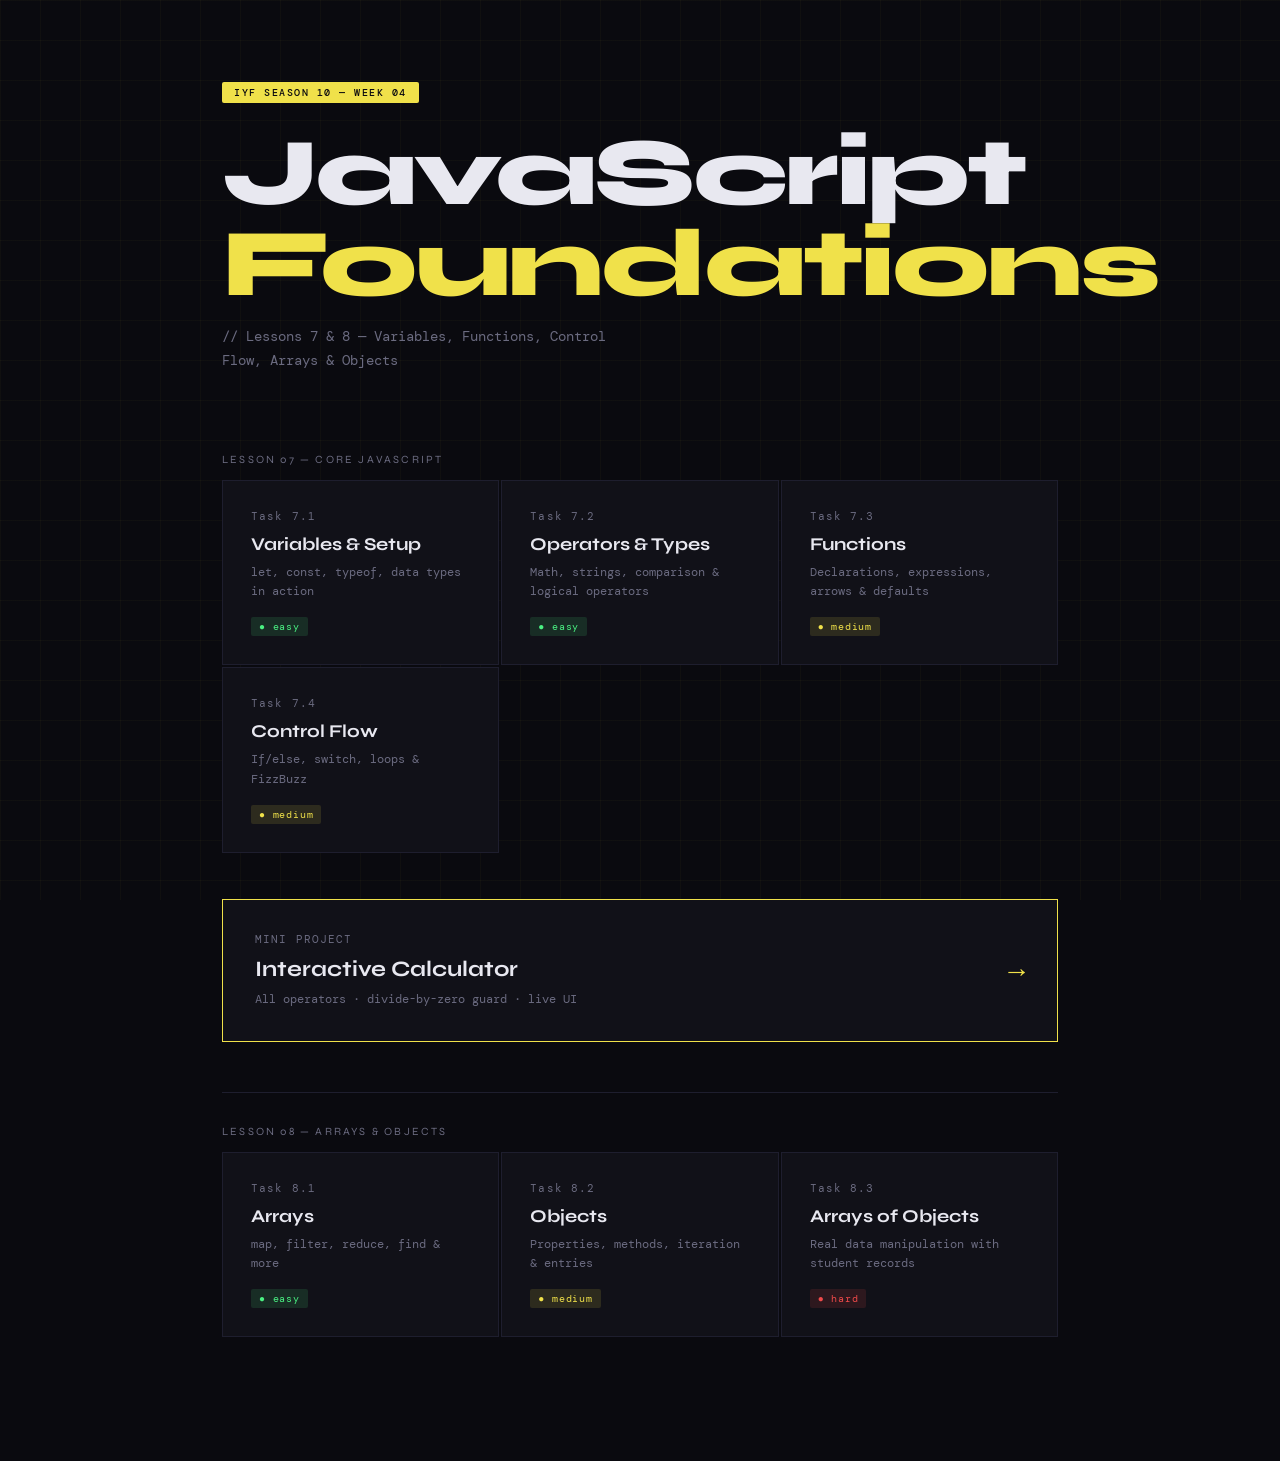
==== index.html @ d984052d "update changes made" ====
<!DOCTYPE html>
<html lang="en">
<head>
  <meta charset="UTF-8">
  <meta name="viewport" content="width=device-width, initial-scale=1.0">
  <title>IYF Week 04 — JS Mastery</title>
  <link rel="preconnect" href="https://fonts.googleapis.com">
  <link href="https://fonts.googleapis.com/css2?family=Syne:wght@400;700;800&family=DM+Mono:ital,wght@0,400;0,500;1,400&display=swap" rel="stylesheet">
  <style>
    *, *::before, *::after { box-sizing: border-box; margin: 0; padding: 0; }

    :root {
      --bg: #0a0a0f;
      --surface: #111118;
      --border: #1e1e2e;
      --accent: #f0e14a;
      --accent2: #7c6af7;
      --text: #e8e8f0;
      --muted: #6b6b80;
    }

    body {
      background: var(--bg);
      color: var(--text);
      font-family: 'DM Mono', monospace;
      min-height: 100vh;
      overflow-x: hidden;
    }

    /* Grid background */
    body::before {
      content: '';
      position: fixed;
      inset: 0;
      background-image:
        linear-gradient(rgba(240,225,74,0.03) 1px, transparent 1px),
        linear-gradient(90deg, rgba(240,225,74,0.03) 1px, transparent 1px);
      background-size: 40px 40px;
      pointer-events: none;
      z-index: 0;
    }

    .container {
      max-width: 900px;
      margin: 0 auto;
      padding: 80px 32px 120px;
      position: relative;
      z-index: 1;
    }

    .badge {
      display: inline-block;
      background: var(--accent);
      color: #0a0a0f;
      font-size: 10px;
      font-weight: 500;
      letter-spacing: 0.15em;
      text-transform: uppercase;
      padding: 4px 12px;
      border-radius: 2px;
      margin-bottom: 24px;
    }

    h1 {
      font-family: 'Syne', sans-serif;
      font-size: clamp(3rem, 8vw, 6rem);
      font-weight: 800;
      line-height: 0.95;
      letter-spacing: -0.03em;
      margin-bottom: 16px;
    }

    h1 span { color: var(--accent); }

    .subtitle {
      color: var(--muted);
      font-size: 14px;
      margin-bottom: 80px;
      max-width: 400px;
      line-height: 1.7;
    }

    .lessons {
      display: grid;
      gap: 2px;
    }

    .lesson-header {
      font-family: 'Syne', sans-serif;
      font-size: 11px;
      letter-spacing: 0.2em;
      text-transform: uppercase;
      color: var(--muted);
      padding: 32px 0 12px;
      border-top: 1px solid var(--border);
    }

    .lesson-header:first-child { border-top: none; padding-top: 0; }

    .task-grid {
      display: grid;
      grid-template-columns: repeat(auto-fill, minmax(260px, 1fr));
      gap: 2px;
      margin-bottom: 4px;
    }

    .task-card {
      display: block;
      background: var(--surface);
      border: 1px solid var(--border);
      padding: 28px;
      text-decoration: none;
      color: var(--text);
      transition: all 0.2s;
      position: relative;
      overflow: hidden;
    }

    .task-card::after {
      content: '→';
      position: absolute;
      right: 24px;
      top: 50%;
      transform: translateY(-50%) translateX(10px);
      opacity: 0;
      transition: all 0.2s;
      font-size: 18px;
      color: var(--accent);
    }

    .task-card:hover {
      border-color: var(--accent);
      background: #15151f;
    }

    .task-card:hover::after {
      opacity: 1;
      transform: translateY(-50%) translateX(0);
    }

    .task-num {
      font-size: 11px;
      color: var(--muted);
      letter-spacing: 0.1em;
      margin-bottom: 10px;
    }

    .task-title {
      font-family: 'Syne', sans-serif;
      font-weight: 700;
      font-size: 18px;
      margin-bottom: 8px;
    }

    .task-desc {
      font-size: 12px;
      color: var(--muted);
      line-height: 1.6;
    }

    .difficulty {
      display: inline-block;
      font-size: 10px;
      padding: 3px 8px;
      border-radius: 2px;
      margin-top: 16px;
      letter-spacing: 0.08em;
    }

    .green { background: rgba(74,240,130,0.12); color: #4af082; }
    .yellow { background: rgba(240,225,74,0.12); color: #f0e14a; }
    .red { background: rgba(240,74,74,0.12); color: #f04a4a; }

    .mini-project {
      background: var(--surface);
      border: 1px solid var(--accent);
      padding: 32px;
      margin-top: 40px;
      display: flex;
      align-items: center;
      justify-content: space-between;
      gap: 24px;
      text-decoration: none;
      color: var(--text);
      transition: all 0.2s;
    }

    .mini-project:hover { background: #15151f; }

    .mini-project .label {
      font-family: 'Syne', sans-serif;
      font-size: 22px;
      font-weight: 700;
    }

    .mini-project .arrow {
      font-size: 28px;
      color: var(--accent);
    }
  </style>
</head>
<body>
  <div class="container">
    <div class="badge">IYF Season 10 — Week 04</div>
    <h1>JavaScript<br><span>Foundations</span></h1>
    <p class="subtitle">// Lessons 7 & 8 — Variables, Functions, Control Flow, Arrays & Objects</p>

    <div class="lessons">
      <div class="lesson-header">Lesson 07 — Core JavaScript</div>
      <div class="task-grid">
        <a class="task-card" href="LESSON 7/Task7.1/index.html">
          <div class="task-num">Task 7.1</div>
          <div class="task-title">Variables & Setup</div>
          <div class="task-desc">let, const, typeof, data types in action</div>
          <span class="difficulty green">● easy</span>
        </a>
        <a class="task-card" href="LESSON 7/Task 7.2/index.html">
          <div class="task-num">Task 7.2</div>
          <div class="task-title">Operators & Types</div>
          <div class="task-desc">Math, strings, comparison & logical operators</div>
          <span class="difficulty green">● easy</span>
        </a>
        <a class="task-card" href="LESSON 7/Task 7.3/index.html">
          <div class="task-num">Task 7.3</div>
          <div class="task-title">Functions</div>
          <div class="task-desc">Declarations, expressions, arrows & defaults</div>
          <span class="difficulty yellow">● medium</span>
        </a>
        <a class="task-card" href="LESSON 7/Task 7.4/index.html">
          <div class="task-num">Task 7.4</div>
          <div class="task-title">Control Flow</div>
          <div class="task-desc">If/else, switch, loops & FizzBuzz</div>
          <span class="difficulty yellow">● medium</span>
        </a>
      </div>

      <a class="mini-project" href="CALCULATOR">
        <div>
          <div class="task-num">MINI PROJECT</div>
          <div class="label">Interactive Calculator</div>
          <div class="task-desc" style="margin-top:8px;">All operators · divide-by-zero guard · live UI</div>
        </div>
        <div class="arrow">→</div>
      </a>

      <div class="lesson-header" style="margin-top:48px;">Lesson 08 — Arrays & Objects</div>
      <div class="task-grid">
        <a class="task-card" href="LESSON 8/Task 8.1/index.html">
          <div class="task-num">Task 8.1</div>
          <div class="task-title">Arrays</div>
          <div class="task-desc">map, filter, reduce, find & more</div>
          <span class="difficulty green">● easy</span>
        </a>
        <a class="task-card" href="LESSON 8/Task 8.2/index.html">
          <div class="task-num">Task 8.2</div>
          <div class="task-title">Objects</div>
          <div class="task-desc">Properties, methods, iteration & entries</div>
          <span class="difficulty yellow">● medium</span>
        </a>
        <a class="task-card" href="LESSON 8/Task 8.3/index.html">
          <div class="task-num">Task 8.3</div>
          <div class="task-title">Arrays of Objects</div>
          <div class="task-desc">Real data manipulation with student records</div>
          <span class="difficulty red">● hard</span>
        </a>
      </div>
    </div>
  </div>
</body>
</html>
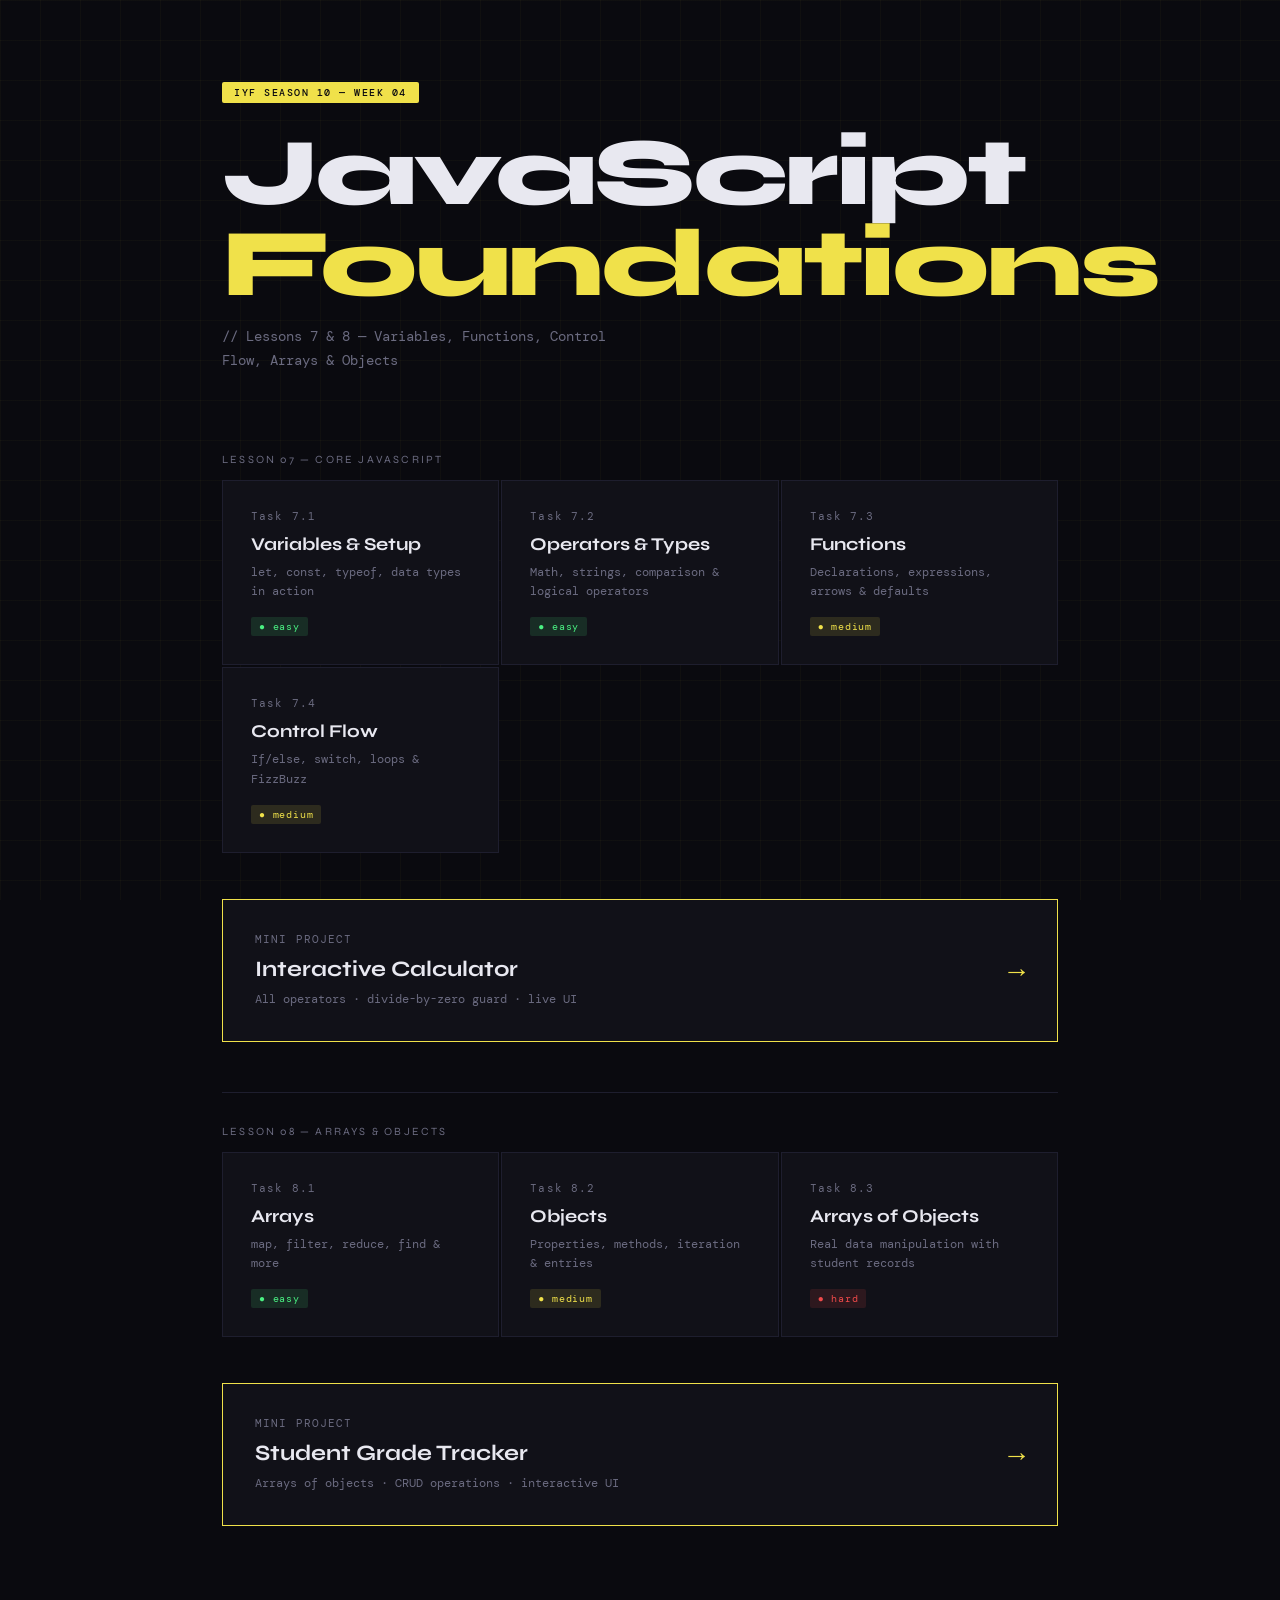
==== commit 8f33ec14: "Update all the changes in the project" ====
--- a/index.html
+++ b/index.html
@@ -234,11 +234,12 @@
         </a>
       </div>
 
-      <a class="mini-project" href="CALCULATOR">
+      <a class="mini-project" href="CALCULATOR/index.html">
         <div>
           <div class="task-num">MINI PROJECT</div>
           <div class="label">Interactive Calculator</div>
           <div class="task-desc" style="margin-top:8px;">All operators · divide-by-zero guard · live UI</div>
+          
         </div>
         <div class="arrow">→</div>
       </a>
@@ -264,7 +265,16 @@
           <span class="difficulty red">● hard</span>
         </a>
       </div>
+      <a class="mini-project" href="STUDENT GRADE TRACKER/index.html">
+        <div>
+          <div class="task-num">MINI PROJECT</div>
+          <div class="label">Student Grade Tracker</div>
+          <div class="task-desc" style="margin-top:8px;">Arrays of objects · CRUD operations · interactive UI</div>
+        </div>
+        <div class="arrow">→</div>
+      </a>
     </div>
+  </div>
   </div>
 </body>
 </html>
